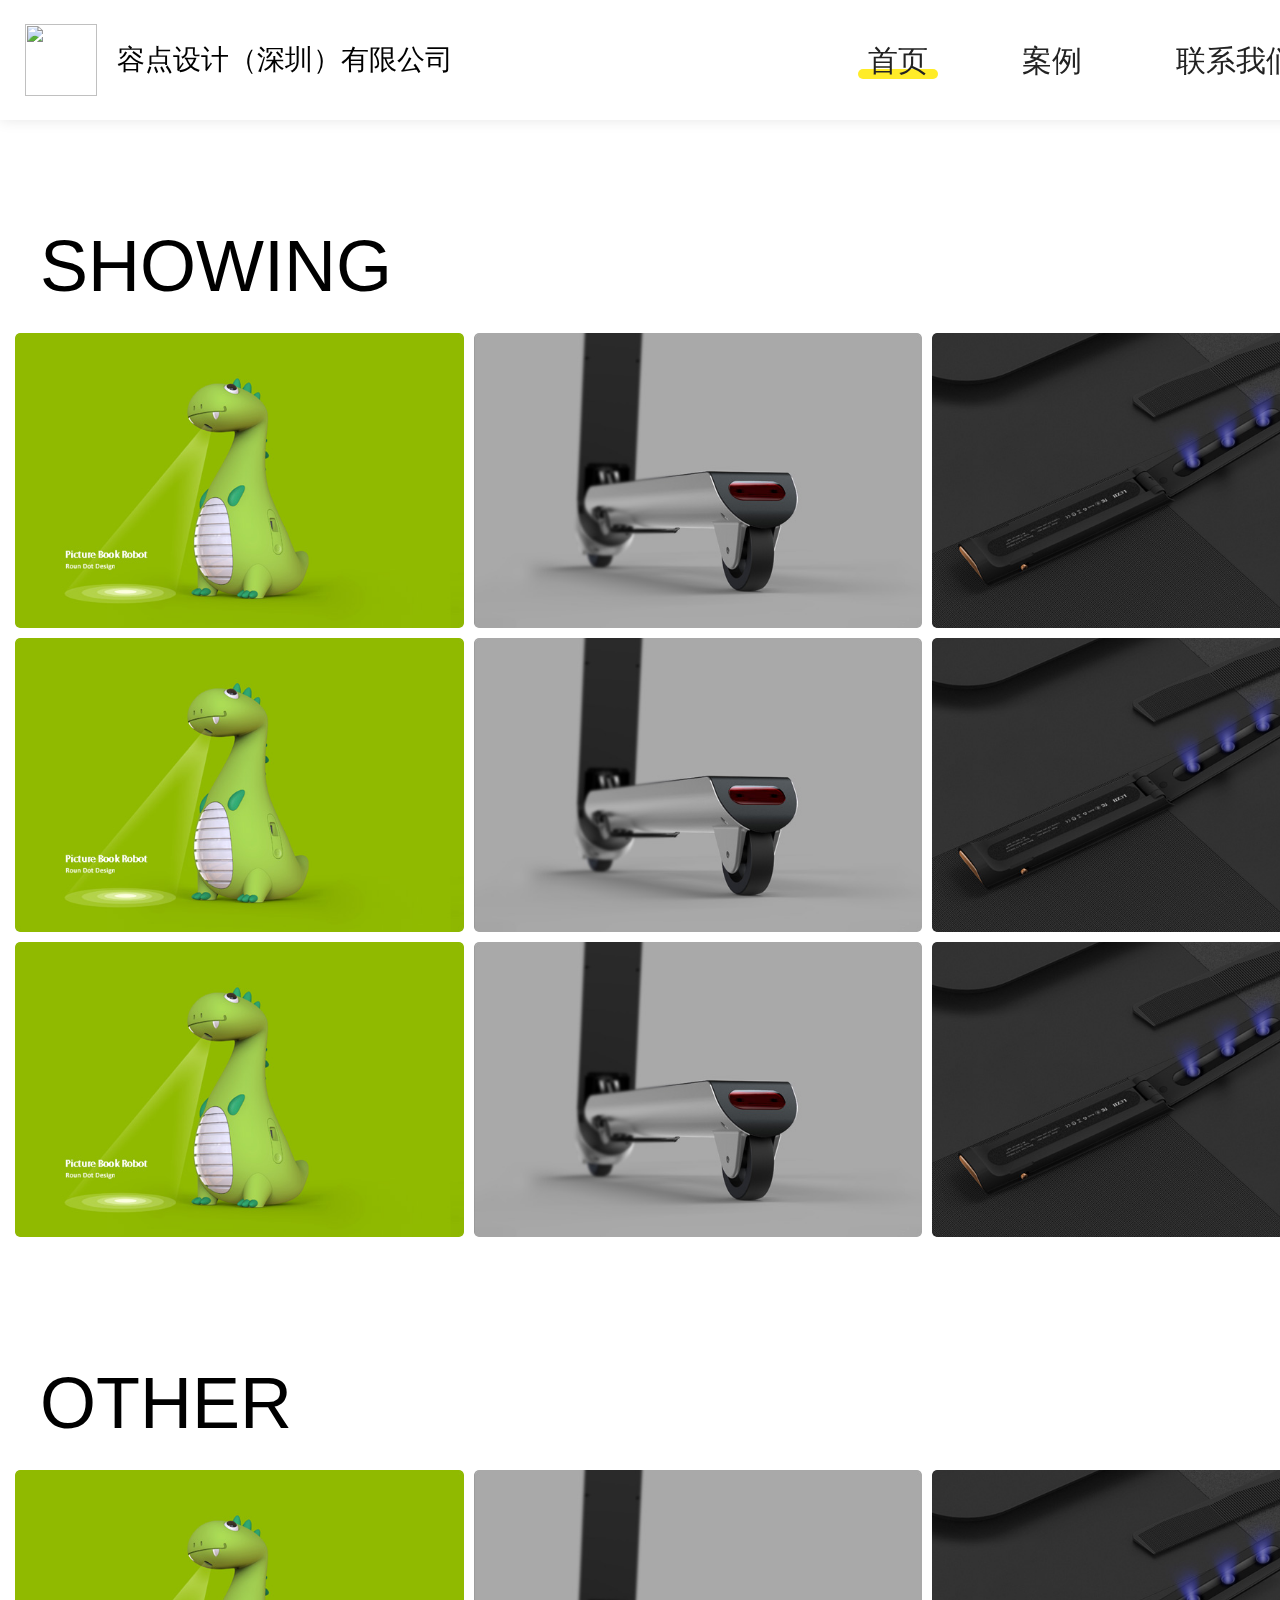
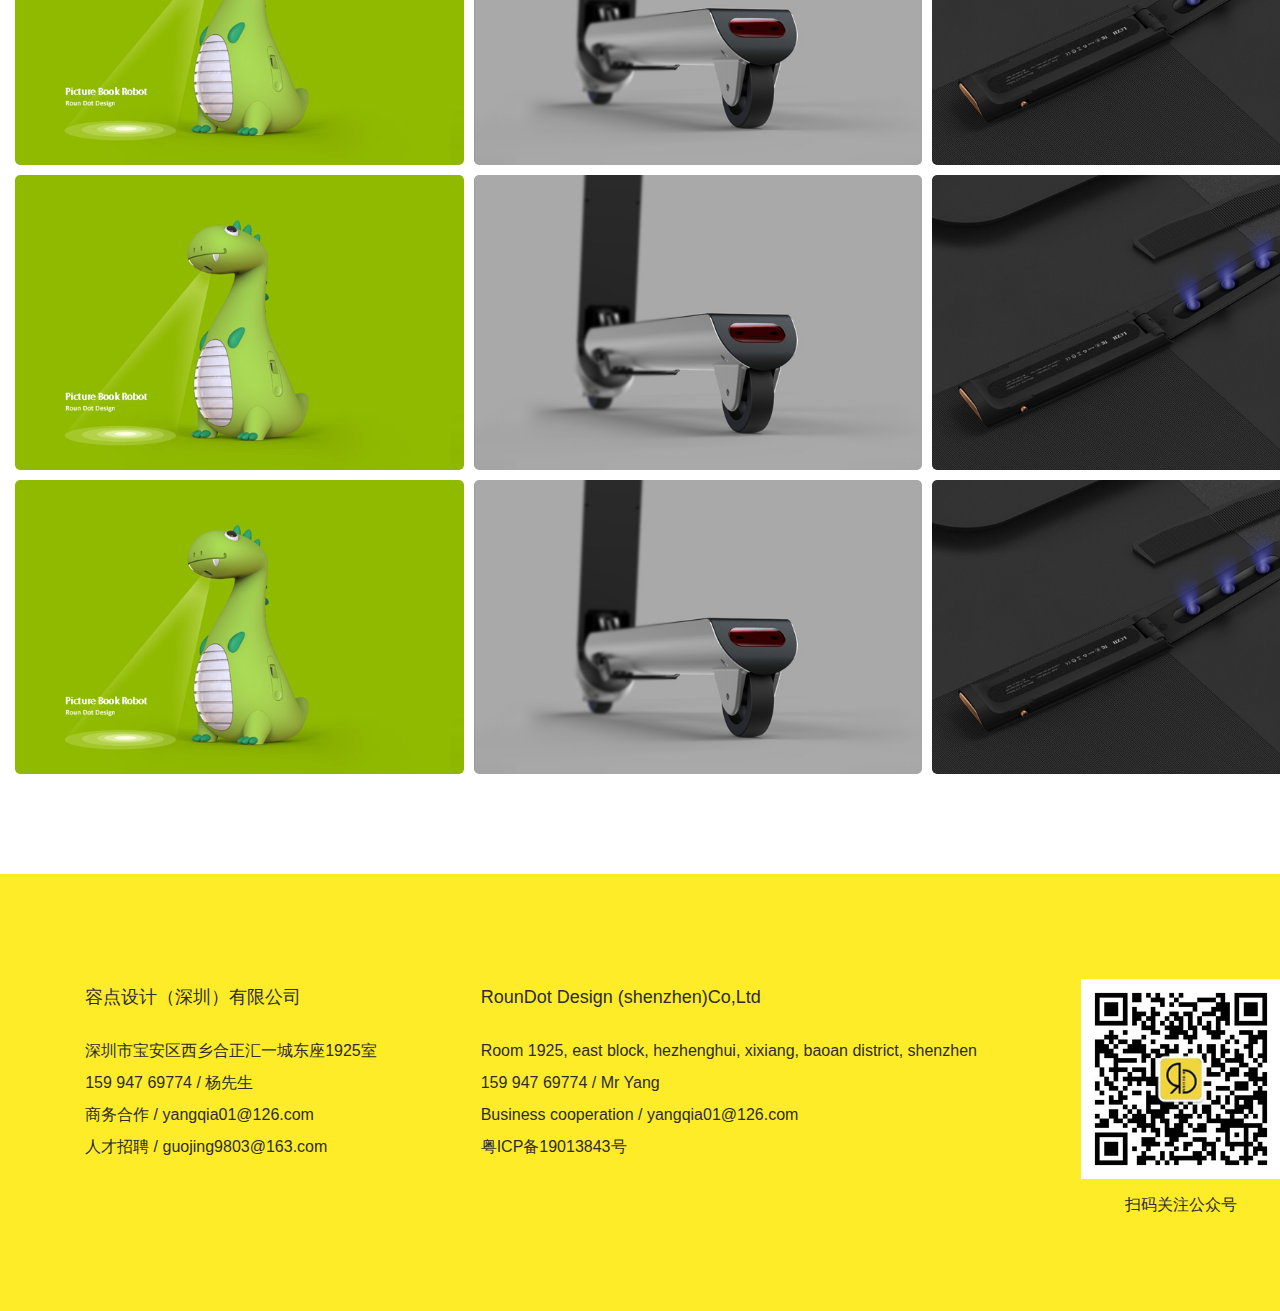
==== index.html @ e6ae92c5 "init" ====
<!DOCTYPE html>
<html lang="en">
<head>
    <meta charset="UTF-8">
    <meta http-equiv="X-UA-Compatible" content="ie=edge">
    <title>RounDot design co. Ltd</title>
    <meta content="工业设计，设计" name="keywords" />
    <link rel="stylesheet" href="./css/reset.css">
    <link rel="stylesheet" href="./css/style.css">
    <link rel="stylesheet" href="./css/zoom.css">
</head>
<body>
    <!-- head -->
    <div class="head min-width">
        <div class="nav-wrap min-width">
            <div class="logo fl">
                <img src="./images/logo0.png" alt="">
                <h1>容点设计（深圳）有限公司</h1>
            </div>
            <div class="nav fr">                           
                <a href="javascript:void(0)" data-router="head" class="active">首页</a>
                <a href="javascript:void(0)" data-router="case">案例</a>
                <a href="javascript:void(0)" data-router="contact">联系我们</a>
            </div>
        </div>
    </div>
  
    <div class="case min-width">
        <h2>SHOWING</h2>
        <div class="case-item min-width" id="zoom">
            <ul>
                <li class="pic-wrap" data-bigimages="02.jpg,03.jpg" data-direct="1">
                    <div class="pic-body">
                        <img src="./images/case/1.jpg" alt="">
                        <div class="description">
                            <h3>绘本阅读机器人</h3>
                            <p>产品设计</p>
                        </div>
                    </div>
                </li>
                <li class="pic-wrap" data-bigimages="02.jpg,03.jpg" data-direct="2">
                    <div class="pic-body">
                        <img src="./images/case/2.jpg" alt="">
                        <div class="description">
                            <h3>绘本阅读机器人</h3>
                            <p>产品设计</p>
                        </div>
                    </div>
                </li>
                <li class="pic-wrap" data-bigimages="02.jpg,03.jpg" data-direct="3">
                    <div class="pic-body">
                        <img src="./images/case/3.jpg" alt="">
                        <div class="description">
                            <h3>绘本阅读机器人</h3>
                            <p>产品设计</p>
                        </div>
                    </div>
                </li>
            </ul>
            <ul>
                <li class="pic-wrap" data-bigimages="02.jpg,03.jpg" data-direct="1">
                    <div class="pic-body">
                        <img src="./images/case/1.jpg" alt="">
                        <div class="description">
                            <h3>绘本阅读机器人</h3>
                            <p>产品设计</p>
                        </div>
                    </div>
                </li>
                <li class="pic-wrap" data-bigimages="02.jpg,03.jpg" data-direct="2">
                    <div class="pic-body">
                        <img src="./images/case/2.jpg" alt="">
                        <div class="description">
                            <h3>绘本阅读机器人</h3>
                            <p>产品设计</p>
                        </div>
                    </div>
                </li>
                <li class="pic-wrap" data-bigimages="02.jpg,03.jpg" data-direct="3">
                    <div class="pic-body">
                        <img src="./images/case/3.jpg" alt="">
                        <div class="description">
                            <h3>绘本阅读机器人</h3>
                            <p>产品设计</p>
                        </div>
                    </div>
                </li>
            </ul>
            <ul>
                <li class="pic-wrap" data-bigimages="02.jpg,03.jpg" data-direct="1">
                    <div class="pic-body">
                        <img src="./images/case/1.jpg" alt="">
                        <div class="description">
                            <h3>绘本阅读机器人</h3>
                            <p>产品设计</p>
                        </div>
                    </div>
                </li>
                <li class="pic-wrap" data-bigimages="02.jpg,03.jpg" data-direct="2">
                    <div class="pic-body">
                        <img src="./images/case/2.jpg" alt="">
                        <div class="description">
                            <h3>绘本阅读机器人</h3>
                            <p>产品设计</p>
                        </div>
                    </div>
                </li>
                <li class="pic-wrap" data-bigimages="02.jpg,03.jpg" data-direct="3">
                    <div class="pic-body">
                        <img src="./images/case/3.jpg" alt="">
                        <div class="description">
                            <h3>绘本阅读机器人</h3>
                            <p>产品设计</p>
                        </div>
                    </div>
                </li>
            </ul>
        </div>
        <h2>OTHER</h2>
        <div class="case-item min-width" id="zoom">
            <ul>
                <li class="pic-wrap" data-bigimages="02.jpg,03.jpg" data-direct="1">
                    <div class="pic-body">
                        <img src="./images/case/1.jpg" alt="">
                        <div class="description">
                            <h3>绘本阅读机器人</h3>
                            <p>产品设计</p>
                        </div>
                    </div>
                </li>
                <li class="pic-wrap" data-bigimages="02.jpg,03.jpg" data-direct="2">
                    <div class="pic-body">
                        <img src="./images/case/2.jpg" alt="">
                        <div class="description">
                            <h3>绘本阅读机器人</h3>
                            <p>产品设计</p>
                        </div>
                    </div>
                </li>
                <li class="pic-wrap" data-bigimages="02.jpg,03.jpg" data-direct="3">
                    <div class="pic-body">
                        <img src="./images/case/3.jpg" alt="">
                        <div class="description">
                            <h3>绘本阅读机器人</h3>
                            <p>产品设计</p>
                        </div>
                    </div>
                </li>
            </ul>
            <ul>
                <li class="pic-wrap" data-bigimages="02.jpg,03.jpg" data-direct="1">
                    <div class="pic-body">
                        <img src="./images/case/1.jpg" alt="">
                        <div class="description">
                            <h3>绘本阅读机器人</h3>
                            <p>产品设计</p>
                        </div>
                    </div>
                </li>
                <li class="pic-wrap" data-bigimages="02.jpg,03.jpg" data-direct="2">
                    <div class="pic-body">
                        <img src="./images/case/2.jpg" alt="">
                        <div class="description">
                            <h3>绘本阅读机器人</h3>
                            <p>产品设计</p>
                        </div>
                    </div>
                </li>
                <li class="pic-wrap" data-bigimages="02.jpg,03.jpg" data-direct="3">
                    <div class="pic-body">
                        <img src="./images/case/3.jpg" alt="">
                        <div class="description">
                            <h3>绘本阅读机器人</h3>
                            <p>产品设计</p>
                        </div>
                    </div>
                </li>
            </ul>
            <ul>
                <li class="pic-wrap" data-bigimages="02.jpg,03.jpg" data-direct="1">
                    <div class="pic-body">
                        <img src="./images/case/1.jpg" alt="">
                        <div class="description">
                            <h3>绘本阅读机器人</h3>
                            <p>产品设计</p>
                        </div>
                    </div>
                </li>
                <li class="pic-wrap" data-bigimages="02.jpg,03.jpg" data-direct="2">
                    <div class="pic-body">
                        <img src="./images/case/2.jpg" alt="">
                        <div class="description">
                            <h3>绘本阅读机器人</h3>
                            <p>产品设计</p>
                        </div>
                    </div>
                </li>
                <li class="pic-wrap" data-bigimages="02.jpg,03.jpg" data-direct="3">
                    <div class="pic-body">
                        <img src="./images/case/3.jpg" alt="">
                        <div class="description">
                            <h3>绘本阅读机器人</h3>
                            <p>产品设计</p>
                        </div>
                    </div>
                </li>
            </ul>
        </div>
    </div>


    <!-- footer -->
    <div class="footer min-width">
        <div class="contact">
            <h4>容点设计（深圳）有限公司</h4>
            <p>深圳市宝安区西乡合正汇一城东座1925室</p>
            <p>159 947 69774 / 杨先生</p>
            <p>商务合作 / yangqia01@126.com</p>
            <p>人才招聘 / guojing9803@163.com</p>
        </div>
        <div class="contact">
            <h4>RounDot Design (shenzhen)Co,Ltd</h4>
            <p>Room 1925, east block, hezhenghui, 
                xixiang, baoan district, shenzhen</p>
            <p>159 947 69774 / Mr Yang</p>
            <p>Business cooperation / yangqia01@126.com</p>
            <p>粤ICP备19013843号</p>
        </div>
        <div class="contact qrcode">
            <img src="./images/qrcode.jpg" alt="">
            <p>扫码关注公众号</p>
        </div>
    </div>



    <div class="zoom">

        <div class="zoom-mask"></div>

        <div class="zoom-show-wrap">
            <div class="zoom-close">X</div>
            <img src="./images/loading.gif" alt="">
            <div class="zoom-handel zoom-prev"></div>
            <div class="zoom-handel zoom-next"></div>
        </div>

    </div>

    

<script src="./js/jquery.min.js"></script>
<script src="./js/zoom.js"></script>
<script src="./js/main.js"></script>
</body>
</html>
---- css/style.css ----
.min-width {
  min-width: 1366px;
}
/* header */
.head {
  width: 100%;
}
.head .nav-wrap {
  -webkit-box-shadow: 0 0 14px rgba(0, 0, 0, 0.1);
          box-shadow: 0 0 14px rgba(0, 0, 0, 0.1);
  width: 100%;
  height: 120px;
  display: -webkit-box;
  display: -ms-flexbox;
  display: flex;
  -webkit-box-align: center;
      -ms-flex-align: center;
          align-items: center;
  -webkit-box-pack: justify;
      -ms-flex-pack: justify;
          justify-content: space-between;
  padding: 0 25px;
  -webkit-box-sizing: border-box;
          box-sizing: border-box;
  overflow: hidden;
  -webkit-transition: all .5s;
  transition: all .5s;
  position: fixed;
  top: 0;
  z-index: 999;
  background: #fff;
}
.head .nav-wrap.active {
  height: 80px;
  background: rgba(255, 255, 255, 0.9);
}
.head .nav-wrap .logo {
  display: -webkit-box;
  display: -ms-flexbox;
  display: flex;
  -webkit-box-align: center;
      -ms-flex-align: center;
          align-items: center;
  -ms-flex-pack: distribute;
      justify-content: space-around;
  color: #000;
}
.head .nav-wrap .logo > img {
  width: 72px;
  height: 72px;
  margin-right: 20px;
}
.nav a {
  position: relative;
  display: inline-block;
  padding: 0 10px;
  margin: 0 35px;
  font-size: 30px;
}
.nav a.active::after {
  content: "";
  position: absolute;
  width: 100%;
  bottom: 4px;
  left: 0;
  height: 10px;
  border-radius: 5px;
  z-index: -1;
  background: #ffec28;
}
.nav a:hover {
  color: #000;
}
.case {
  margin: 0 15px;
  padding-top: 200px;
  overflow: hidden;
}
.case .case-item {
  margin-bottom: 100px;
}
.case h2 {
  padding: 25px;
  font-size: 72px;
  color: #000;
}
.case ul {
  margin-bottom: 10px;
  font-size: 0;
  margin-right: -10px;
}
.case ul .pic-wrap {
  width: 33.333333%;
  height: auto;
  display: inline-block;
}
.case ul .pic-wrap .pic-body {
  margin-right: 10px;
  -webkit-box-sizing: border-box;
          box-sizing: border-box;
  position: relative;
  border-radius: 5px;
  cursor: pointer;
  overflow: hidden;
}
.case ul .pic-wrap .pic-body:hover > .description {
  opacity: 1;
}
.case ul .pic-wrap .pic-body:hover > .description > h3 {
  width: 50%;
}
.case ul .pic-wrap .pic-body:hover > img {
  -webkit-transform: scale(1.1);
          transform: scale(1.1);
}
.case ul .pic-wrap .pic-body .description {
  position: absolute;
  top: 0;
  left: 0;
  right: 0;
  bottom: 0;
  background-color: rgba(0, 0, 0, 0.6);
  -webkit-transition: all 0.9s ease-out;
  transition: all 0.9s ease-out;
  text-align: center;
  color: #fff;
  opacity: 0;
}
.case ul .pic-wrap .pic-body .description > h3 {
  font-size: 22px;
  line-height: 50px;
  width: 40%;
  margin: 0 auto;
  margin-top: 20%;
  border-bottom: 1px solid #fff;
  -webkit-transition: all 0.8s ease-out;
  transition: all 0.8s ease-out;
}
.case ul .pic-wrap .pic-body .description > p {
  font-size: 16px;
  line-height: 50px;
}
.case ul .pic-wrap .pic-body img {
  width: 100%;
  -webkit-transition: all 2s ease-out;
  transition: all 2s ease-out;
}
.footer {
  background: #ffec28;
  padding: 105px 0 90px 0;
  -webkit-box-sizing: border-box;
          box-sizing: border-box;
  color: #2c2c2c;
  text-align: center;
}
.footer .contact {
  display: inline-block;
  vertical-align: top;
  margin-right: 100px;
  text-align: left;
}
.footer .contact:last-child {
  margin-right: 0;
}
.footer .contact h4 {
  font-size: 18px;
  line-height: 200%;
  margin-bottom: 20px;
}
.footer .contact p {
  font-size: 16px;
  line-height: 200%;
}
.footer .qrcode {
  text-align: center;
}
.footer .qrcode img {
  width: 200px;
  margin-bottom: 10px;
}
---- css/zoom.css ----
.zoom{width:100%;display:none}.zoom .zoom-mask{position:fixed;top:0;right:0;bottom:0;left:0;background:#000;opacity:.5;z-index:9991}.zoom .zoom-show-wrap{min-width:500px;min-height:300px;position:fixed;top:50%;left:50%;-webkit-transition:all .5s;transition:all .5s;-webkit-transform:translate(-50%, -50%);transform:translate(-50%, -50%);border-radius:8px;background:#fff;z-index:9992}.zoom .zoom-show-wrap>img{max-width:1000px;max-height:700px}.zoom .zoom-show-wrap .zoom-close{width:30px;height:30px;line-height:30px;position:absolute;right:-15px;top:-15px;background:#fff;border-radius:200%;-webkit-transition:all .5s;transition:all .5s;-webkit-box-shadow:0 0 4px 1px rgba(0,0,0,0.5);box-shadow:0 0 4px 1px rgba(0,0,0,0.5);text-align:center;font-size:16px;cursor:pointer}.zoom .zoom-show-wrap .zoom-close:hover{-webkit-transform:rotate(180deg);transform:rotate(180deg)}.zoom .zoom-show-wrap .zoom-handel{display:inline-block;width:50px;height:70px;position:absolute;top:50%;-webkit-transform:translateY(-50%);transform:translateY(-50%);background-repeat:no-repeat;background-size:25px;background-position:50%;cursor:pointer;-webkit-transition:all .3s;transition:all .3s}.zoom .zoom-show-wrap .zoom-prev{left:0;background-image:url(../images/prev_blank.png)}.zoom .zoom-show-wrap .zoom-next{right:0;background-image:url(../images/next_blank.png)}.zoom .zoom-show-wrap .zoom-prev:hover,.zoom .zoom-show-wrap .zoom-next:hover{background-color:#fddb46}
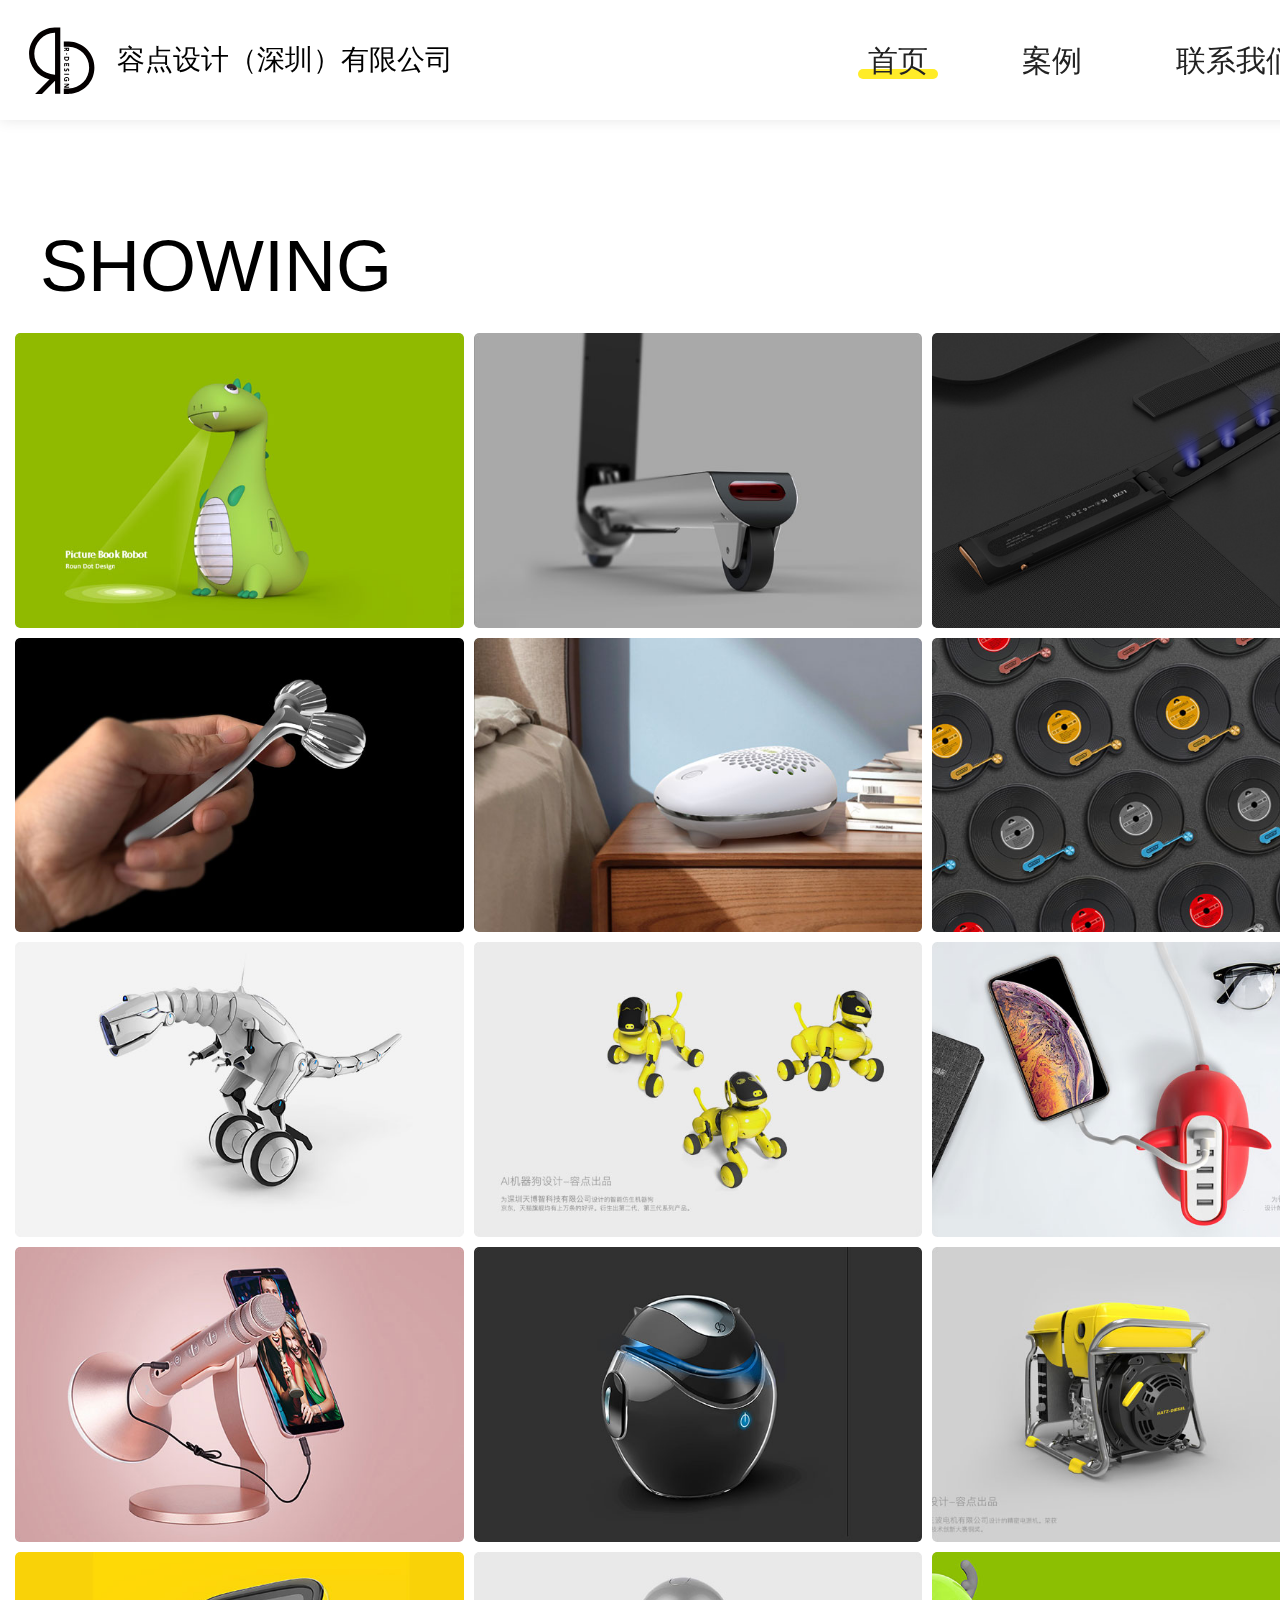
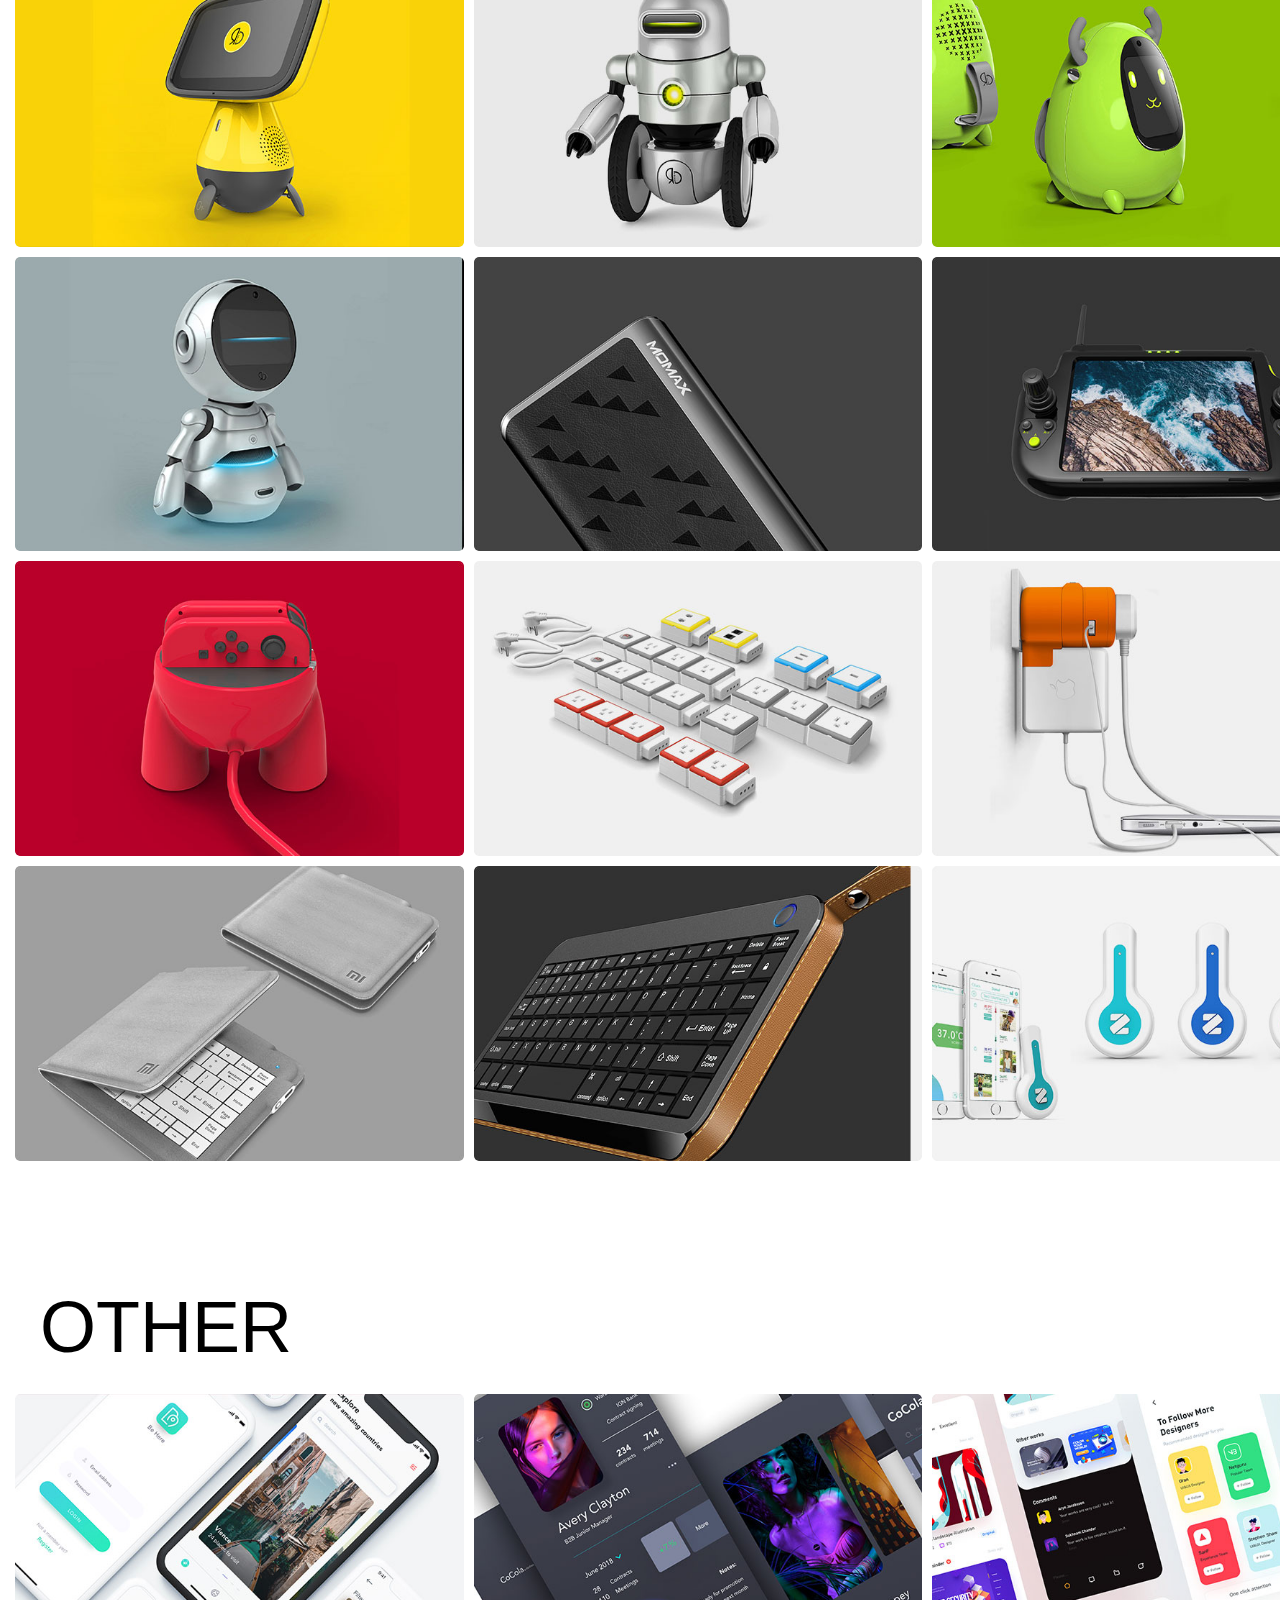
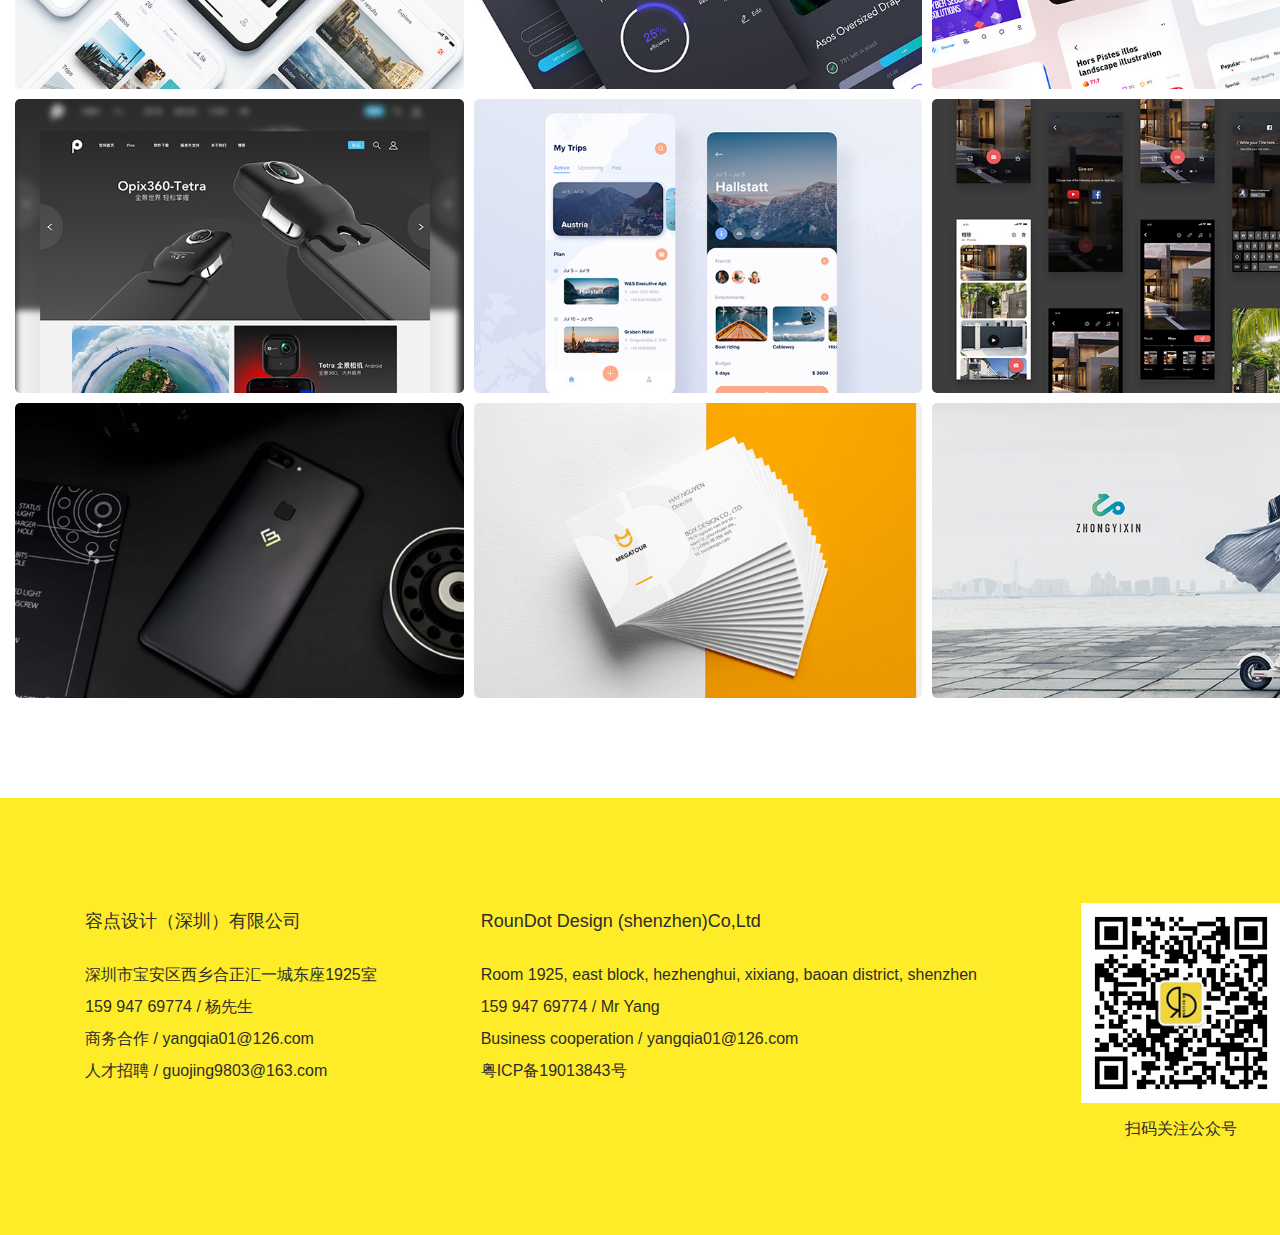
==== commit 564a9d90: "Signed-off-by: Jeff.guo <jeff.gw@galaxy-immi.com>" ====
--- a/index.html
+++ b/index.html
@@ -8,203 +8,32 @@
     <link rel="stylesheet" href="./css/reset.css">
     <link rel="stylesheet" href="./css/style.css">
     <link rel="stylesheet" href="./css/zoom.css">
+    <link rel="favicon" href="/favicon.ico">
 </head>
 <body>
     <!-- head -->
     <div class="head min-width">
         <div class="nav-wrap min-width">
             <div class="logo fl">
-                <img src="./images/logo0.png" alt="">
+                <img src="./images/logo.svg" alt="" width="72">
                 <h1>容点设计（深圳）有限公司</h1>
             </div>
-            <div class="nav fr">                           
+            <div class="nav fr">
                 <a href="javascript:void(0)" data-router="head" class="active">首页</a>
                 <a href="javascript:void(0)" data-router="case">案例</a>
                 <a href="javascript:void(0)" data-router="contact">联系我们</a>
             </div>
         </div>
     </div>
-  
+
     <div class="case min-width">
         <h2>SHOWING</h2>
-        <div class="case-item min-width" id="zoom">
-            <ul>
-                <li class="pic-wrap" data-bigimages="02.jpg,03.jpg" data-direct="1">
-                    <div class="pic-body">
-                        <img src="./images/case/1.jpg" alt="">
-                        <div class="description">
-                            <h3>绘本阅读机器人</h3>
-                            <p>产品设计</p>
-                        </div>
-                    </div>
-                </li>
-                <li class="pic-wrap" data-bigimages="02.jpg,03.jpg" data-direct="2">
-                    <div class="pic-body">
-                        <img src="./images/case/2.jpg" alt="">
-                        <div class="description">
-                            <h3>绘本阅读机器人</h3>
-                            <p>产品设计</p>
-                        </div>
-                    </div>
-                </li>
-                <li class="pic-wrap" data-bigimages="02.jpg,03.jpg" data-direct="3">
-                    <div class="pic-body">
-                        <img src="./images/case/3.jpg" alt="">
-                        <div class="description">
-                            <h3>绘本阅读机器人</h3>
-                            <p>产品设计</p>
-                        </div>
-                    </div>
-                </li>
-            </ul>
-            <ul>
-                <li class="pic-wrap" data-bigimages="02.jpg,03.jpg" data-direct="1">
-                    <div class="pic-body">
-                        <img src="./images/case/1.jpg" alt="">
-                        <div class="description">
-                            <h3>绘本阅读机器人</h3>
-                            <p>产品设计</p>
-                        </div>
-                    </div>
-                </li>
-                <li class="pic-wrap" data-bigimages="02.jpg,03.jpg" data-direct="2">
-                    <div class="pic-body">
-                        <img src="./images/case/2.jpg" alt="">
-                        <div class="description">
-                            <h3>绘本阅读机器人</h3>
-                            <p>产品设计</p>
-                        </div>
-                    </div>
-                </li>
-                <li class="pic-wrap" data-bigimages="02.jpg,03.jpg" data-direct="3">
-                    <div class="pic-body">
-                        <img src="./images/case/3.jpg" alt="">
-                        <div class="description">
-                            <h3>绘本阅读机器人</h3>
-                            <p>产品设计</p>
-                        </div>
-                    </div>
-                </li>
-            </ul>
-            <ul>
-                <li class="pic-wrap" data-bigimages="02.jpg,03.jpg" data-direct="1">
-                    <div class="pic-body">
-                        <img src="./images/case/1.jpg" alt="">
-                        <div class="description">
-                            <h3>绘本阅读机器人</h3>
-                            <p>产品设计</p>
-                        </div>
-                    </div>
-                </li>
-                <li class="pic-wrap" data-bigimages="02.jpg,03.jpg" data-direct="2">
-                    <div class="pic-body">
-                        <img src="./images/case/2.jpg" alt="">
-                        <div class="description">
-                            <h3>绘本阅读机器人</h3>
-                            <p>产品设计</p>
-                        </div>
-                    </div>
-                </li>
-                <li class="pic-wrap" data-bigimages="02.jpg,03.jpg" data-direct="3">
-                    <div class="pic-body">
-                        <img src="./images/case/3.jpg" alt="">
-                        <div class="description">
-                            <h3>绘本阅读机器人</h3>
-                            <p>产品设计</p>
-                        </div>
-                    </div>
-                </li>
-            </ul>
+        <div class="case-item min-width showing" id="zoom">
+
         </div>
         <h2>OTHER</h2>
-        <div class="case-item min-width" id="zoom">
-            <ul>
-                <li class="pic-wrap" data-bigimages="02.jpg,03.jpg" data-direct="1">
-                    <div class="pic-body">
-                        <img src="./images/case/1.jpg" alt="">
-                        <div class="description">
-                            <h3>绘本阅读机器人</h3>
-                            <p>产品设计</p>
-                        </div>
-                    </div>
-                </li>
-                <li class="pic-wrap" data-bigimages="02.jpg,03.jpg" data-direct="2">
-                    <div class="pic-body">
-                        <img src="./images/case/2.jpg" alt="">
-                        <div class="description">
-                            <h3>绘本阅读机器人</h3>
-                            <p>产品设计</p>
-                        </div>
-                    </div>
-                </li>
-                <li class="pic-wrap" data-bigimages="02.jpg,03.jpg" data-direct="3">
-                    <div class="pic-body">
-                        <img src="./images/case/3.jpg" alt="">
-                        <div class="description">
-                            <h3>绘本阅读机器人</h3>
-                            <p>产品设计</p>
-                        </div>
-                    </div>
-                </li>
-            </ul>
-            <ul>
-                <li class="pic-wrap" data-bigimages="02.jpg,03.jpg" data-direct="1">
-                    <div class="pic-body">
-                        <img src="./images/case/1.jpg" alt="">
-                        <div class="description">
-                            <h3>绘本阅读机器人</h3>
-                            <p>产品设计</p>
-                        </div>
-                    </div>
-                </li>
-                <li class="pic-wrap" data-bigimages="02.jpg,03.jpg" data-direct="2">
-                    <div class="pic-body">
-                        <img src="./images/case/2.jpg" alt="">
-                        <div class="description">
-                            <h3>绘本阅读机器人</h3>
-                            <p>产品设计</p>
-                        </div>
-                    </div>
-                </li>
-                <li class="pic-wrap" data-bigimages="02.jpg,03.jpg" data-direct="3">
-                    <div class="pic-body">
-                        <img src="./images/case/3.jpg" alt="">
-                        <div class="description">
-                            <h3>绘本阅读机器人</h3>
-                            <p>产品设计</p>
-                        </div>
-                    </div>
-                </li>
-            </ul>
-            <ul>
-                <li class="pic-wrap" data-bigimages="02.jpg,03.jpg" data-direct="1">
-                    <div class="pic-body">
-                        <img src="./images/case/1.jpg" alt="">
-                        <div class="description">
-                            <h3>绘本阅读机器人</h3>
-                            <p>产品设计</p>
-                        </div>
-                    </div>
-                </li>
-                <li class="pic-wrap" data-bigimages="02.jpg,03.jpg" data-direct="2">
-                    <div class="pic-body">
-                        <img src="./images/case/2.jpg" alt="">
-                        <div class="description">
-                            <h3>绘本阅读机器人</h3>
-                            <p>产品设计</p>
-                        </div>
-                    </div>
-                </li>
-                <li class="pic-wrap" data-bigimages="02.jpg,03.jpg" data-direct="3">
-                    <div class="pic-body">
-                        <img src="./images/case/3.jpg" alt="">
-                        <div class="description">
-                            <h3>绘本阅读机器人</h3>
-                            <p>产品设计</p>
-                        </div>
-                    </div>
-                </li>
-            </ul>
+        <div class="case-item min-width other" id="zoom">
+
         </div>
     </div>
 
@@ -220,7 +49,7 @@
         </div>
         <div class="contact">
             <h4>RounDot Design (shenzhen)Co,Ltd</h4>
-            <p>Room 1925, east block, hezhenghui, 
+            <p>Room 1925, east block, hezhenghui,
                 xixiang, baoan district, shenzhen</p>
             <p>159 947 69774 / Mr Yang</p>
             <p>Business cooperation / yangqia01@126.com</p>
@@ -232,23 +61,20 @@
         </div>
     </div>
 
-
-
     <div class="zoom">
-
         <div class="zoom-mask"></div>
-
         <div class="zoom-show-wrap">
             <div class="zoom-close">X</div>
-            <img src="./images/loading.gif" alt="">
+            <div class="zoom-navigation">1/8</div>
+            <img class="zoom-pic" src="./images/loading.gif" alt="">
             <div class="zoom-handel zoom-prev"></div>
             <div class="zoom-handel zoom-next"></div>
+            <div class="zoom-loading">
+                <img src="./images/loading.gif" alt="">
+            </div>
         </div>
-
     </div>
-
     
-
 <script src="./js/jquery.min.js"></script>
 <script src="./js/zoom.js"></script>
 <script src="./js/main.js"></script>
--- a/css/zoom.css
+++ b/css/zoom.css
@@ -1 +1 @@
-.zoom{width:100%;display:none}.zoom .zoom-mask{position:fixed;top:0;right:0;bottom:0;left:0;background:#000;opacity:.5;z-index:9991}.zoom .zoom-show-wrap{min-width:500px;min-height:300px;position:fixed;top:50%;left:50%;-webkit-transition:all .5s;transition:all .5s;-webkit-transform:translate(-50%, -50%);transform:translate(-50%, -50%);border-radius:8px;background:#fff;z-index:9992}.zoom .zoom-show-wrap>img{max-width:1000px;max-height:700px}.zoom .zoom-show-wrap .zoom-close{width:30px;height:30px;line-height:30px;position:absolute;right:-15px;top:-15px;background:#fff;border-radius:200%;-webkit-transition:all .5s;transition:all .5s;-webkit-box-shadow:0 0 4px 1px rgba(0,0,0,0.5);box-shadow:0 0 4px 1px rgba(0,0,0,0.5);text-align:center;font-size:16px;cursor:pointer}.zoom .zoom-show-wrap .zoom-close:hover{-webkit-transform:rotate(180deg);transform:rotate(180deg)}.zoom .zoom-show-wrap .zoom-handel{display:inline-block;width:50px;height:70px;position:absolute;top:50%;-webkit-transform:translateY(-50%);transform:translateY(-50%);background-repeat:no-repeat;background-size:25px;background-position:50%;cursor:pointer;-webkit-transition:all .3s;transition:all .3s}.zoom .zoom-show-wrap .zoom-prev{left:0;background-image:url(../images/prev_blank.png)}.zoom .zoom-show-wrap .zoom-next{right:0;background-image:url(../images/next_blank.png)}.zoom .zoom-show-wrap .zoom-prev:hover,.zoom .zoom-show-wrap .zoom-next:hover{background-color:#fddb46}+.zoom{width:100%;display:none;position:fixed;z-index:9992}.zoom .zoom-mask{position:fixed;top:0;right:0;bottom:0;left:0;background:#000;opacity:.5;z-index:9991}.zoom .zoom-show-wrap{min-width:500px;min-height:300px;position:fixed;top:50%;left:50%;-webkit-transition:all .5s;transition:all .5s;-webkit-transform:translate(-50%, -50%);transform:translate(-50%, -50%);border-radius:8px;background:#fff;text-align:center;z-index:9992}.zoom .zoom-show-wrap .zoom-navigation{width:50px;height:30px;line-height:30px;position:absolute;top:30px;left:50%;margin-left:-25px;background-color:rgba(0,0,0,0.3);border-radius:15px;text-align:center;color:#fff}.zoom .zoom-show-wrap>img{max-width:1000px;max-height:700px;-webkit-transition:all .3s ease-in-out;transition:all .3s ease-in-out}.zoom .zoom-show-wrap .zoom-pic{-webkit-transition:all .3s ease-in-out;transition:all .3s ease-in-out}.zoom .zoom-show-wrap .zoom-close{width:30px;height:30px;line-height:30px;position:absolute;right:-15px;top:-15px;background:#fff;border-radius:200%;-webkit-transition:all .5s;transition:all .5s;-webkit-box-shadow:0 0 4px 1px rgba(0,0,0,0.5);box-shadow:0 0 4px 1px rgba(0,0,0,0.5);text-align:center;font-size:16px;cursor:pointer}.zoom .zoom-show-wrap .zoom-close:hover{-webkit-transform:rotate(180deg);transform:rotate(180deg)}.zoom .zoom-show-wrap .zoom-loading{position:absolute;top:50%;left:50%;-webkit-transform:translateX(-50%);transform:translateX(-50%)}.zoom .zoom-show-wrap .zoom-handel{display:inline-block;width:50px;height:70px;position:absolute;top:50%;-webkit-transform:translateY(-50%);transform:translateY(-50%);background-repeat:no-repeat;background-size:25px;background-position:50%;cursor:pointer;-webkit-transition:all .3s;transition:all .3s}.zoom .zoom-show-wrap .zoom-prev{left:0;background-image:url(../images/prev_blank.png)}.zoom .zoom-show-wrap .zoom-next{right:0;background-image:url(../images/next_blank.png)}.zoom .zoom-show-wrap .zoom-prev:hover,.zoom .zoom-show-wrap .zoom-next:hover{background-color:#fddb46}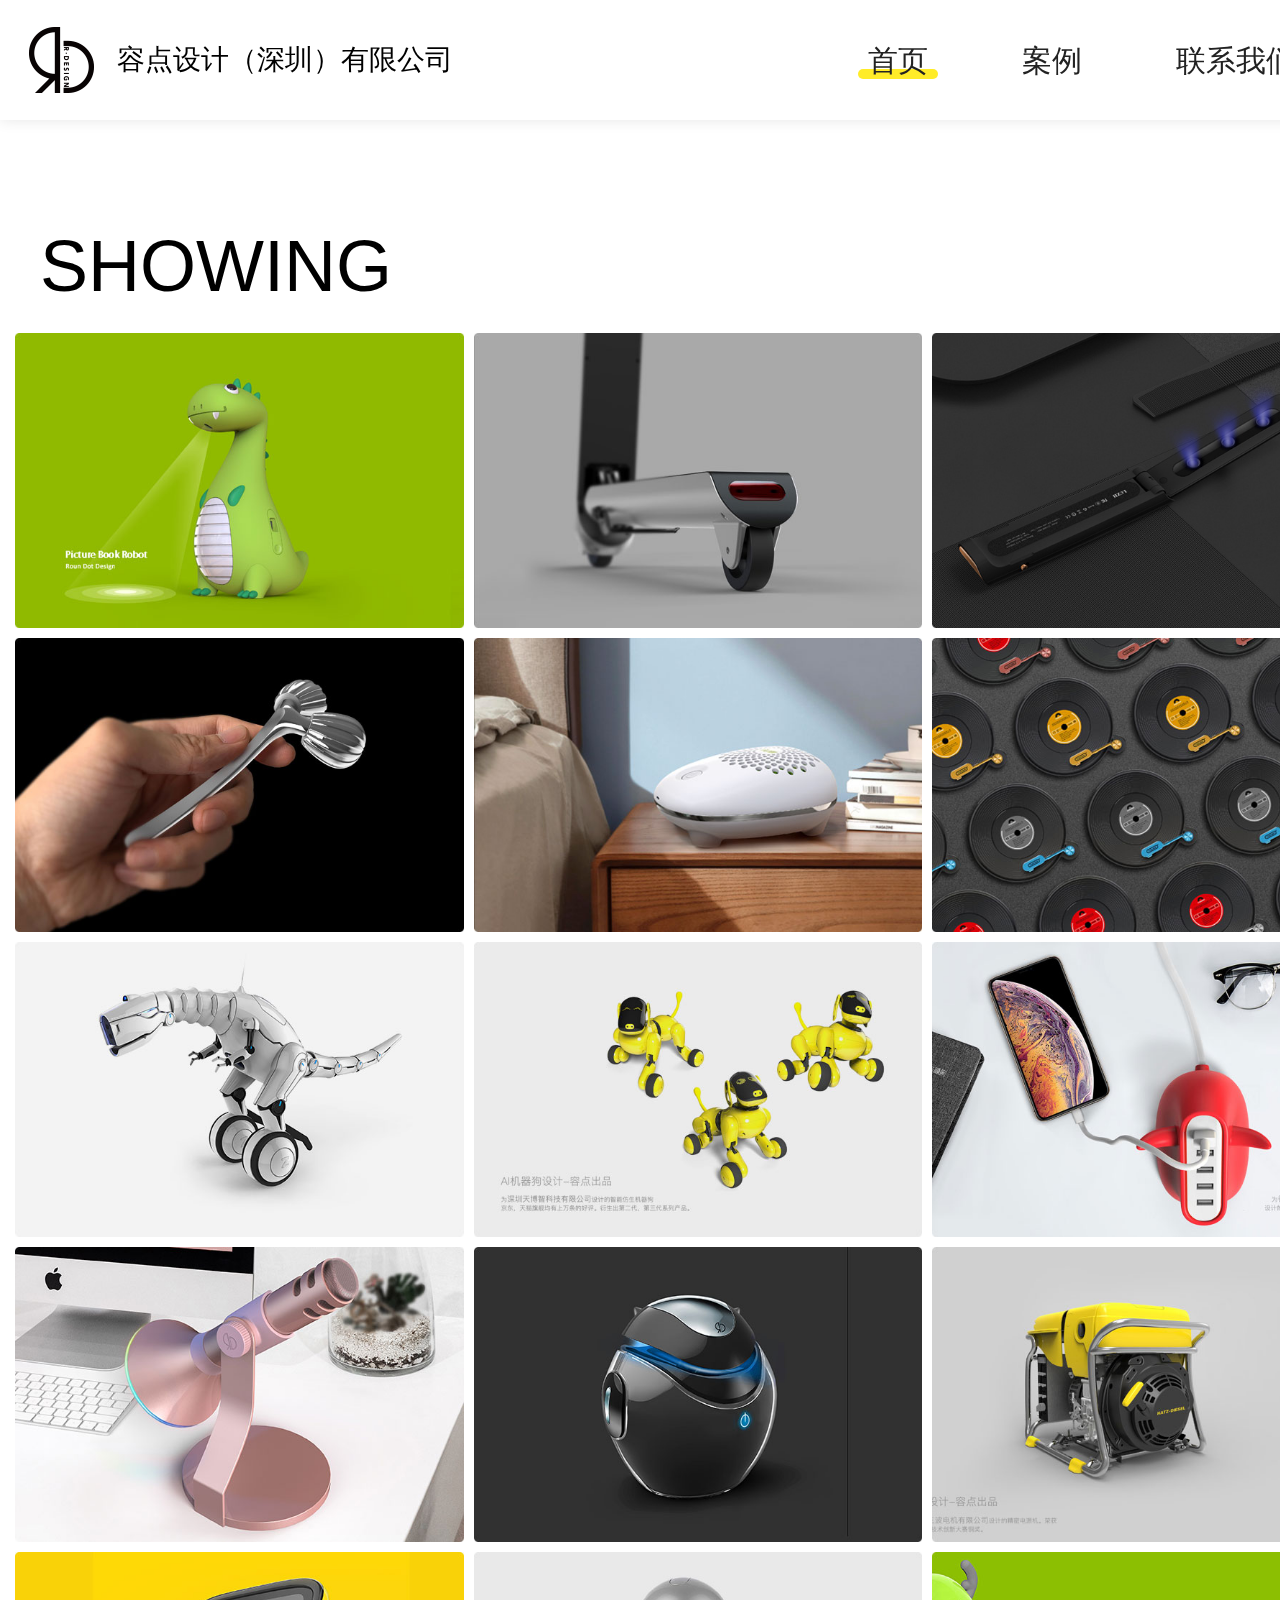
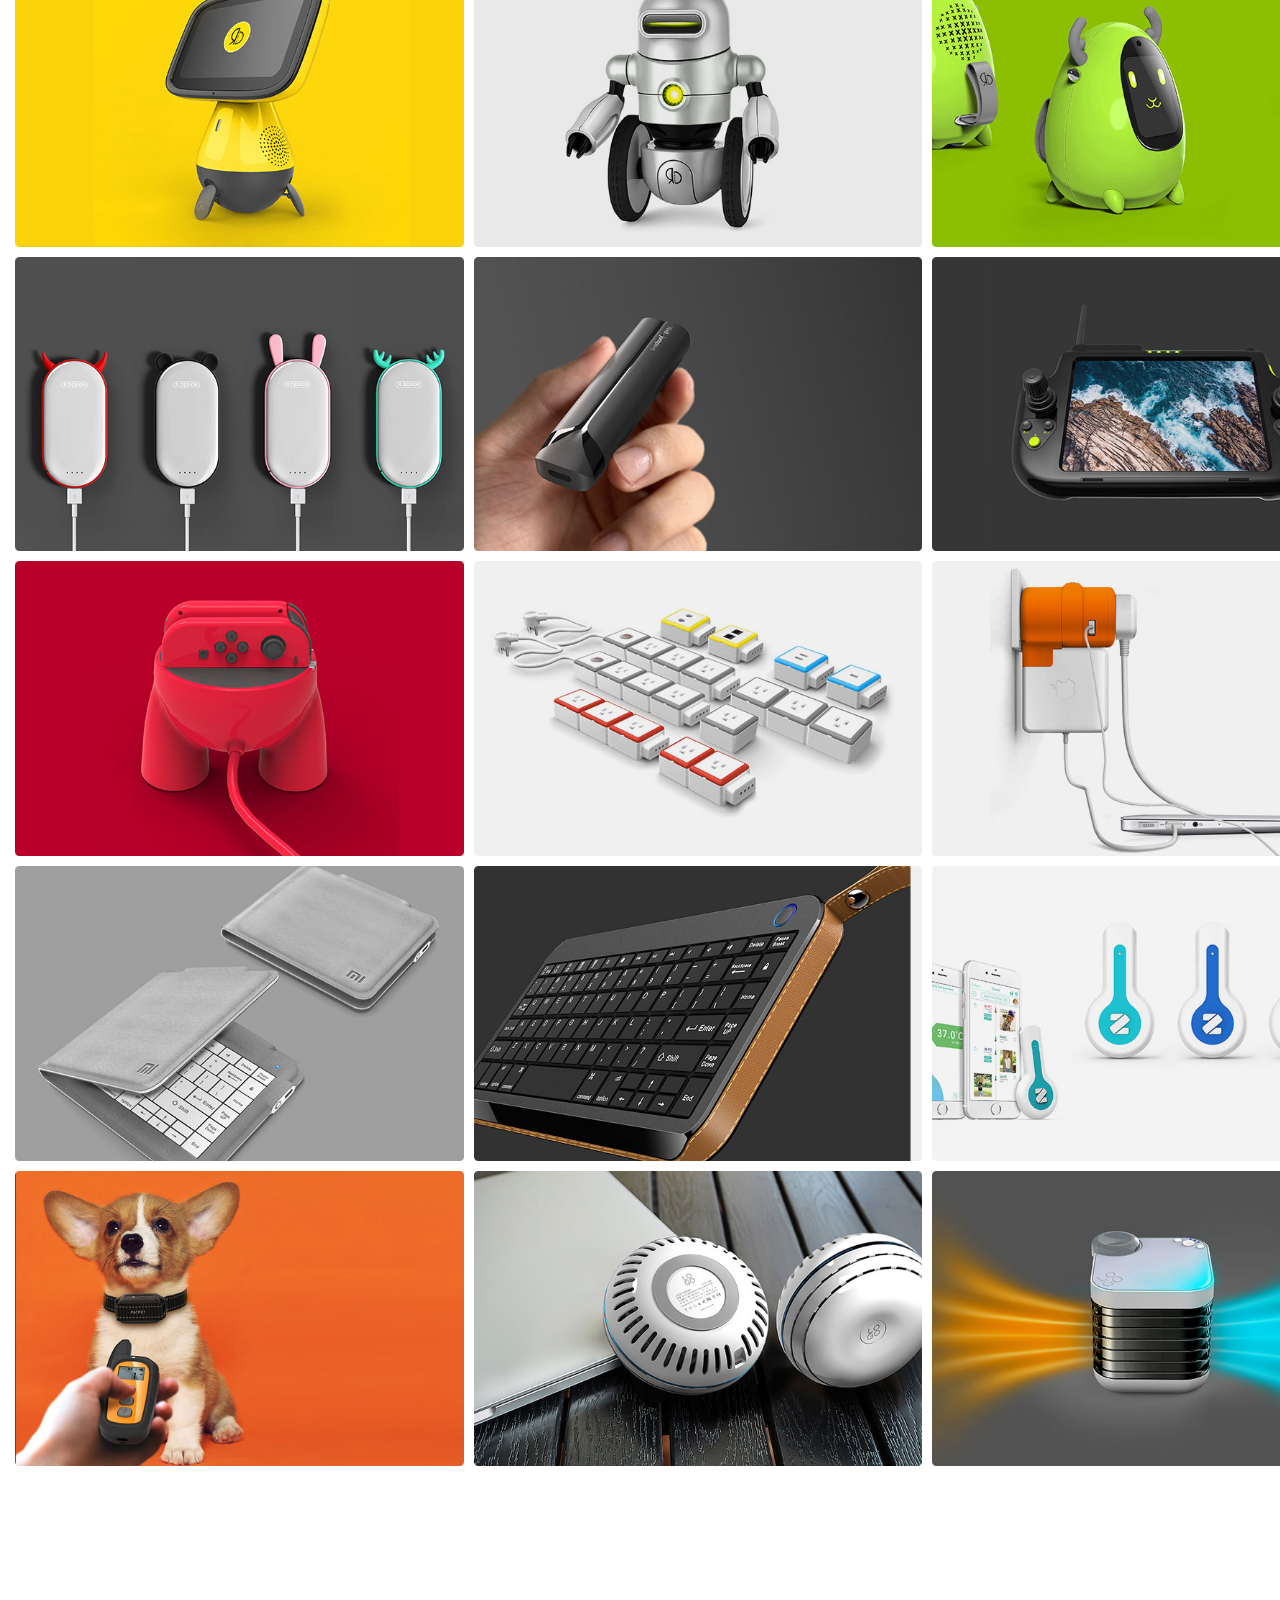
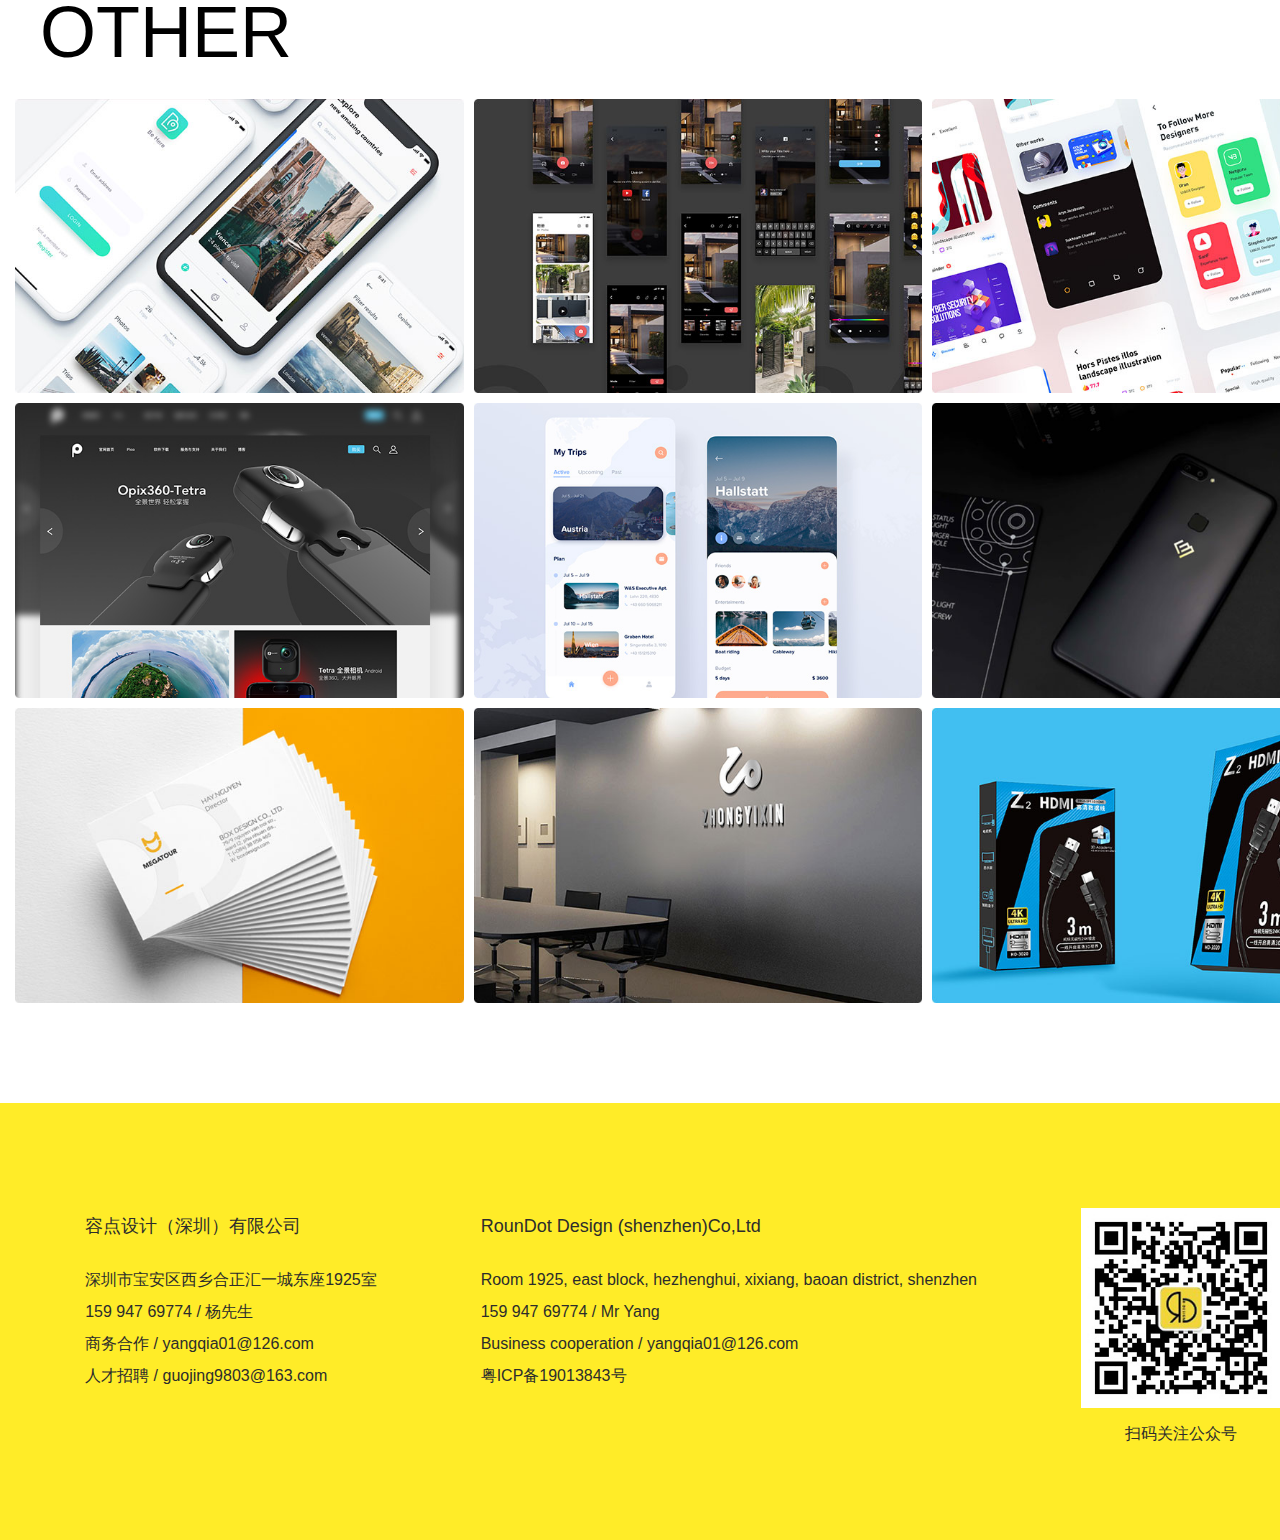
==== commit 451637e9: "update" ====
--- a/index.html
+++ b/index.html
@@ -8,32 +8,31 @@
     <link rel="stylesheet" href="./css/reset.css">
     <link rel="stylesheet" href="./css/style.css">
     <link rel="stylesheet" href="./css/zoom.css">
-    <link rel="favicon" href="/favicon.ico">
 </head>
 <body>
     <!-- head -->
     <div class="head min-width">
         <div class="nav-wrap min-width">
             <div class="logo fl">
-                <img src="./images/logo.svg" alt="" width="72">
+                <img src="./images/logo.png" alt="" width="72">
                 <h1>容点设计（深圳）有限公司</h1>
             </div>
-            <div class="nav fr">
+            <div class="nav fr">                           
                 <a href="javascript:void(0)" data-router="head" class="active">首页</a>
                 <a href="javascript:void(0)" data-router="case">案例</a>
                 <a href="javascript:void(0)" data-router="contact">联系我们</a>
             </div>
         </div>
     </div>
-
+  
     <div class="case min-width">
         <h2>SHOWING</h2>
-        <div class="case-item min-width showing" id="zoom">
+        <div class="case-item min-width showing" id="zoom"> 
 
         </div>
         <h2>OTHER</h2>
         <div class="case-item min-width other" id="zoom">
-
+        
         </div>
     </div>
 
@@ -49,7 +48,7 @@
         </div>
         <div class="contact">
             <h4>RounDot Design (shenzhen)Co,Ltd</h4>
-            <p>Room 1925, east block, hezhenghui,
+            <p>Room 1925, east block, hezhenghui, 
                 xixiang, baoan district, shenzhen</p>
             <p>159 947 69774 / Mr Yang</p>
             <p>Business cooperation / yangqia01@126.com</p>
@@ -61,8 +60,12 @@
         </div>
     </div>
 
+
+
     <div class="zoom">
+
         <div class="zoom-mask"></div>
+
         <div class="zoom-show-wrap">
             <div class="zoom-close">X</div>
             <div class="zoom-navigation">1/8</div>
@@ -73,10 +76,12 @@
                 <img src="./images/loading.gif" alt="">
             </div>
         </div>
+
     </div>
-    
+
 <script src="./js/jquery.min.js"></script>
 <script src="./js/zoom.js"></script>
+<script src="./js/data.js"></script>
 <script src="./js/main.js"></script>
 </body>
 </html>--- a/css/style.css
+++ b/css/style.css
@@ -99,7 +99,6 @@
   -webkit-box-sizing: border-box;
           box-sizing: border-box;
   position: relative;
-  border-radius: 5px;
   cursor: pointer;
   overflow: hidden;
 }
